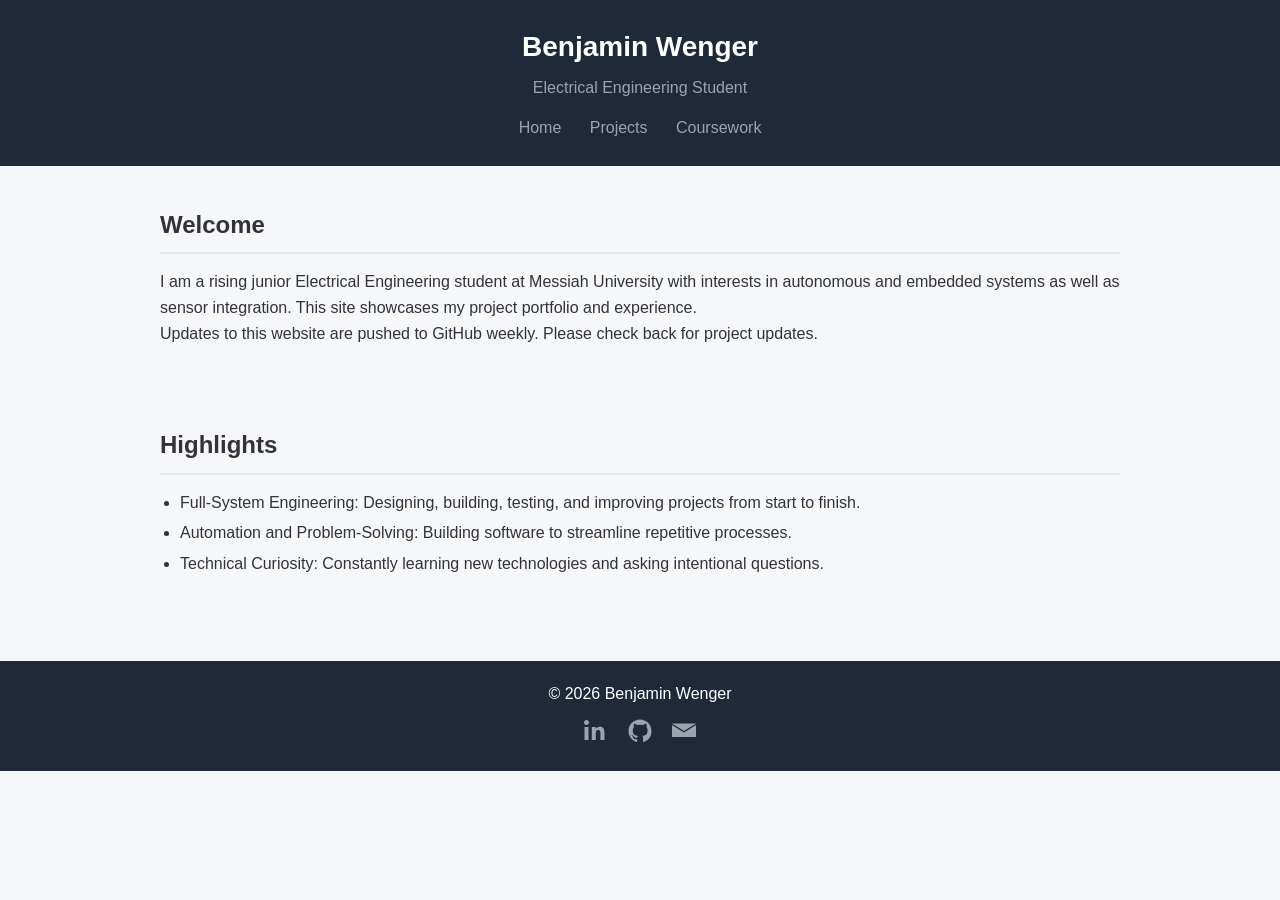
==== index.html @ 2b29cc06 "Initial commit" ====
<!--
Written by Benjamin Wenger and Copilot 365 on 5-20-26
Last revision 8-19-26
HTML Code for home page
-->

<!DOCTYPE html>
<html lang="en">
<head>
    <meta charset="UTF-8">
    <meta name="viewport" content="width=device-width, initial-scale=1.0">
    <title>Benjamin Wenger | Portfolio</title>
    <link rel="stylesheet" href="styles.css">
</head>
<body>

<header>
    <h1>Benjamin Wenger</h1>
    <p>Electrical Engineering Student</p>
    <nav>
        <a href="index.html">Home</a>
        <a href="projects.html">Projects</a>
        <a href="coursework.html">Coursework</a>
    </nav>
</header>

<section>
    <h2>Welcome</h2>
    <p>
        I am a rising junior Electrical Engineering student at Messiah University with interests in autonomous and embedded systems
        as well as sensor integration. This site showcases my project portfolio and experience.
    </p>
    <p>Updates to this website are pushed to GitHub weekly. Please check back for project updates.</p>
</section>

<section>
    <h2>Highlights</h2>
    <ul>
        <li>Full-System Engineering: Designing, building, testing, and improving projects from start to finish.</li>
        <li>Automation and Problem-Solving: Building software to streamline repetitive processes.</li>
        <li>Technical Curiosity: Constantly learning new technologies and asking intentional questions.</li>
    </ul>
</section>

<footer>
    <p>© 2026 Benjamin Wenger</p>

    <div class="socials">
        <!-- LinkedIn -->
        <a href="https://linkedin.com/in/benjamin-wenger-bw1377" target="_blank" aria-label="LinkedIn">
            <svg xmlns="http://www.w3.org/2000/svg" width="24" height="24" fill="#9ca3af" viewBox="0 0 24 24">
                <path d="M4.98 3.5C4.98 4.88 3.87 6 2.49 6S0 4.88 0 3.5 1.11 1 2.49 1 4.98 2.12 4.98 3.5zM.5 8h4v13h-4V8zm7.5 0h3.8v1.8h.05c.53-1 1.84-2.06 3.8-2.06 4.06 0 4.8 2.67 4.8 6.15V21h-4v-6.5c0-1.55-.03-3.54-2.16-3.54-2.17 0-2.5 1.7-2.5 3.43V21h-4V8z"/>
            </svg>
        </a>

        <!-- GitHub -->
        <a href="https://github.com/bwenger1377" target="_blank" aria-label="GitHub">
            <svg xmlns="http://www.w3.org/2000/svg" width="24" height="24" fill="#9ca3af" viewBox="0 0 24 24">
                <path d="M12 .5C5.65.5.5 5.65.5 12c0 5.1 3.3 9.43 7.9 10.95.58.1.8-.25.8-.56v-2.17c-3.22.7-3.9-1.55-3.9-1.55-.53-1.35-1.3-1.7-1.3-1.7-1.06-.72.08-.7.08-.7 1.18.08 1.8 1.2 1.8 1.2 1.04 1.8 2.74 1.28 3.4.98.1-.76.41-1.28.74-1.57-2.57-.3-5.28-1.28-5.28-5.7 0-1.26.45-2.3 1.2-3.12-.12-.3-.52-1.52.12-3.17 0 0 .98-.31 3.2 1.2a11.2 11.2 0 0 1 5.84 0c2.22-1.52 3.2-1.2 3.2-1.2.64 1.65.24 2.87.12 3.17.75.82 1.2 1.86 1.2 3.12 0 4.43-2.72 5.4-5.31 5.69.42.37.79 1.1.79 2.23v3.3c0 .31.21.67.8.56A11.52 11.52 0 0 0 23.5 12C23.5 5.65 18.35.5 12 .5z"/>
            </svg>
        </a>

        <!-- Email -->
        <a href="mailto:bwenger1377@gmail.com" aria-label="Email">
            <svg xmlns="http://www.w3.org/2000/svg" width="24" height="24" fill="#9ca3af" viewBox="0 0 24 24">
                <path d="M12 13.5L0 6V18h24V6l-12 7.5zm12-9H0l12 7.5L24 4.5z"/>
            </svg>
        </a>
    </div>
</footer>

</body>
</html>
---- styles.css ----
/*
Written by Benjamin Wenger and Copilot 365 on 5-20-2026
Last revision 5-20-26
CSS code for site appearance
*/

/* Base reset */
* {
    margin: 0;
    padding: 0;
    box-sizing: border-box;
}

body {
    font-family: Arial, Helvetica, sans-serif;
    line-height: 1.6;
    background-color: #f5f7fa;
    color: #333;
}

/* Header */
header {
    background: #1f2937;
    color: white;
    padding: 25px 20px;
    text-align: center;
}

header h1 {
    margin-bottom: 5px;
    font-size: 28px;
}

header p {
    color: #9ca3af;
}

/* Navigation */
nav {
    margin-top: 15px;
}

nav a {
    color: #9ca3af;
    margin: 0 12px;
    text-decoration: none;
    font-weight: 500;
}

nav a:hover {
    color: white;
}

/* Sections */
section {
    padding: 40px 20px;
    max-width: 1000px;
    margin: auto;
}

h2 {
    margin-bottom: 15px;
    border-bottom: 2px solid #e5e7eb;
    padding-bottom: 8px;
}

/* Project grid layout */
.project-grid {
    display: grid;
    grid-template-columns: repeat(auto-fit, minmax(280px, 1fr));
    gap: 20px;
}

/* Project cards */
.project-card {
    background: white;
    padding: 15px;
    border-radius: 10px;
    box-shadow: 0 3px 10px rgba(0,0,0,0.08);
    transition: transform 0.2s ease, box-shadow 0.2s ease;
}

.project-card:hover {
    transform: translateY(-5px);
    box-shadow: 0 6px 18px rgba(0,0,0,0.12);
}

.project-card img {
    width: 100%;
    border-radius: 6px;
    margin-bottom: 10px;
}

.project-card h3 {
    margin-bottom: 8px;
}

/* Buttons */
.button {
    display: inline-block;
    margin-top: 10px;
    padding: 8px 14px;
    background: #2563eb;
    color: white;
    text-decoration: none;
    border-radius: 6px;
    font-size: 14px;
}

.button:hover {
    background: #1d4ed8;
}

/* Lists */
ul {
    margin-top: 10px;
    padding-left: 20px;
}

li {
    margin-bottom: 5px;
}

/* Footer */
footer {
    text-align: center;
    padding: 20px;
    background: #1f2937;
    color: white;
    margin-top: 40px;
}

/* Images inside project pages */
section img {
    max-width: 100%;
    border-radius: 8px;
    margin-bottom: 15px;
}

.socials {
    margin-top: 12px;
}

.socials a {
    margin: 0 8px;
    display: inline-block;
    transition: transform 0.2s ease;
}

.socials svg {
    fill: #9ca3af;
    transition: fill 0.2s ease, transform 0.2s ease;
}

.socials a:hover svg {
    fill: white;
    transform: scale(1.15);
}
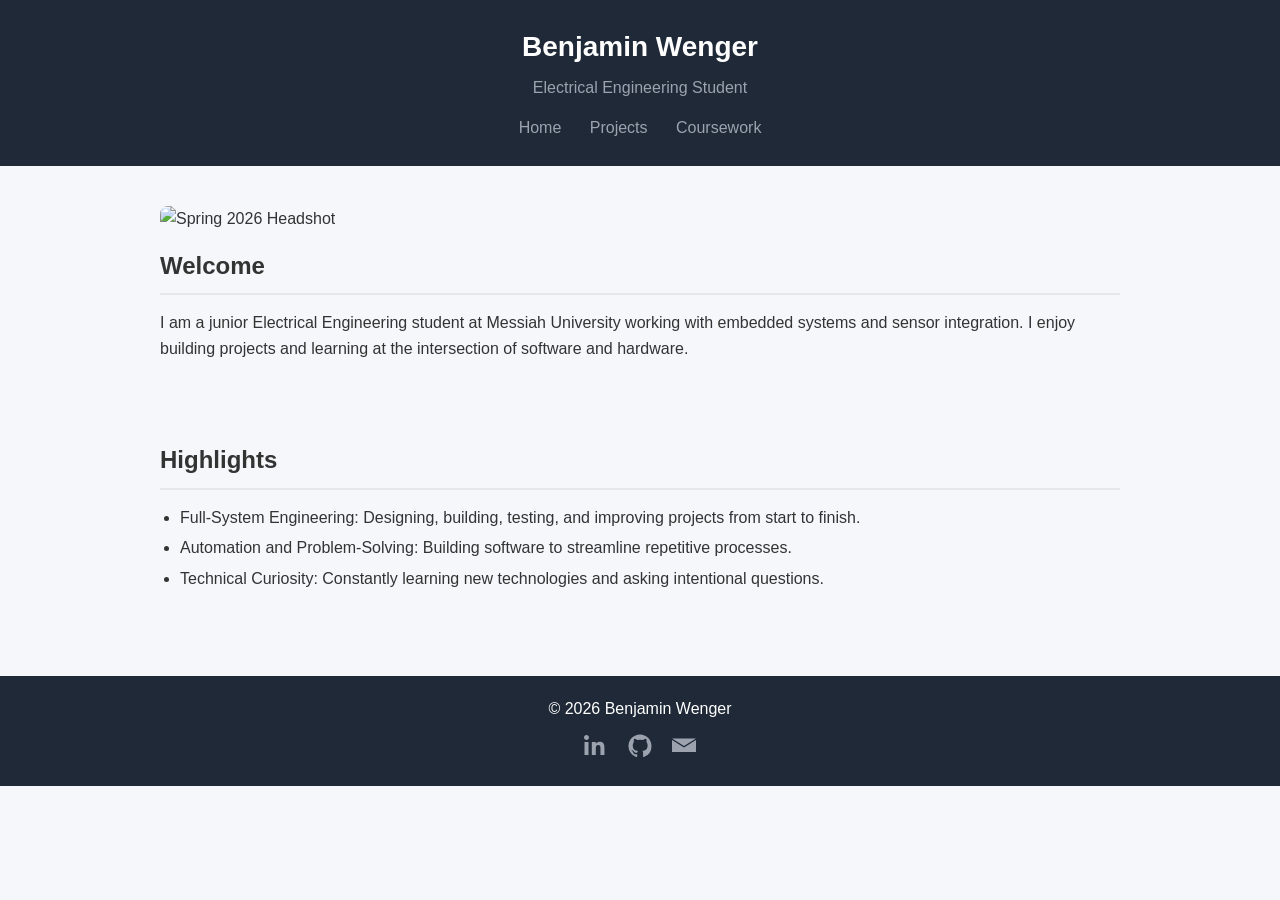
==== commit 46b8781d: "Update home page and DARTH VADER project page" ====
--- a/index.html
+++ b/index.html
@@ -25,12 +25,12 @@
 </header>
 
 <section>
+    <img src="images/S2026 Headshot.jpg" alt="Spring 2026 Headshot" style="max-width:25%;">
     <h2>Welcome</h2>
     <p>
-        I am a rising junior Electrical Engineering student at Messiah University with interests in autonomous and embedded systems
-        as well as sensor integration. This site showcases my project portfolio and experience.
+        I am a junior Electrical Engineering student at Messiah University working with embedded systems
+        and sensor integration. I enjoy building projects and learning at the intersection of software and hardware.
     </p>
-    <p>Updates to this website are pushed to GitHub weekly. Please check back for project updates.</p>
 </section>
 
 <section>
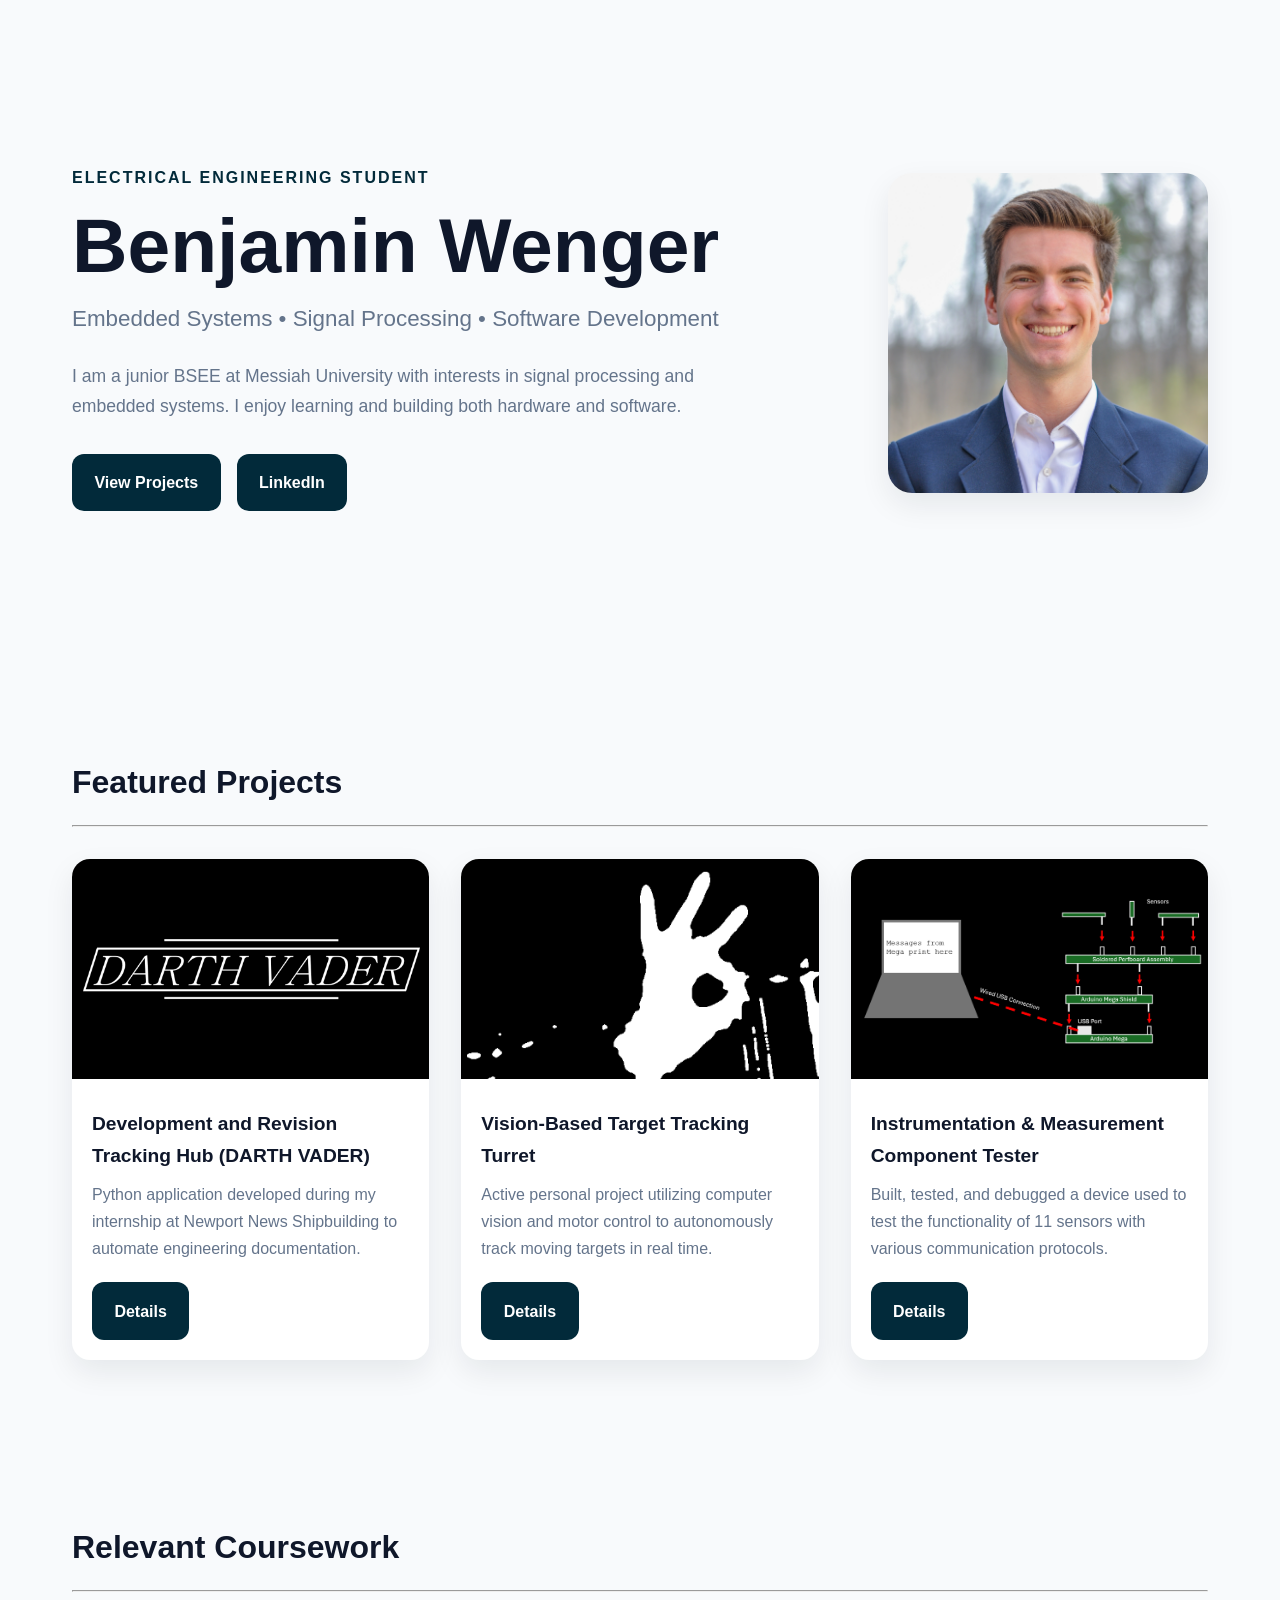
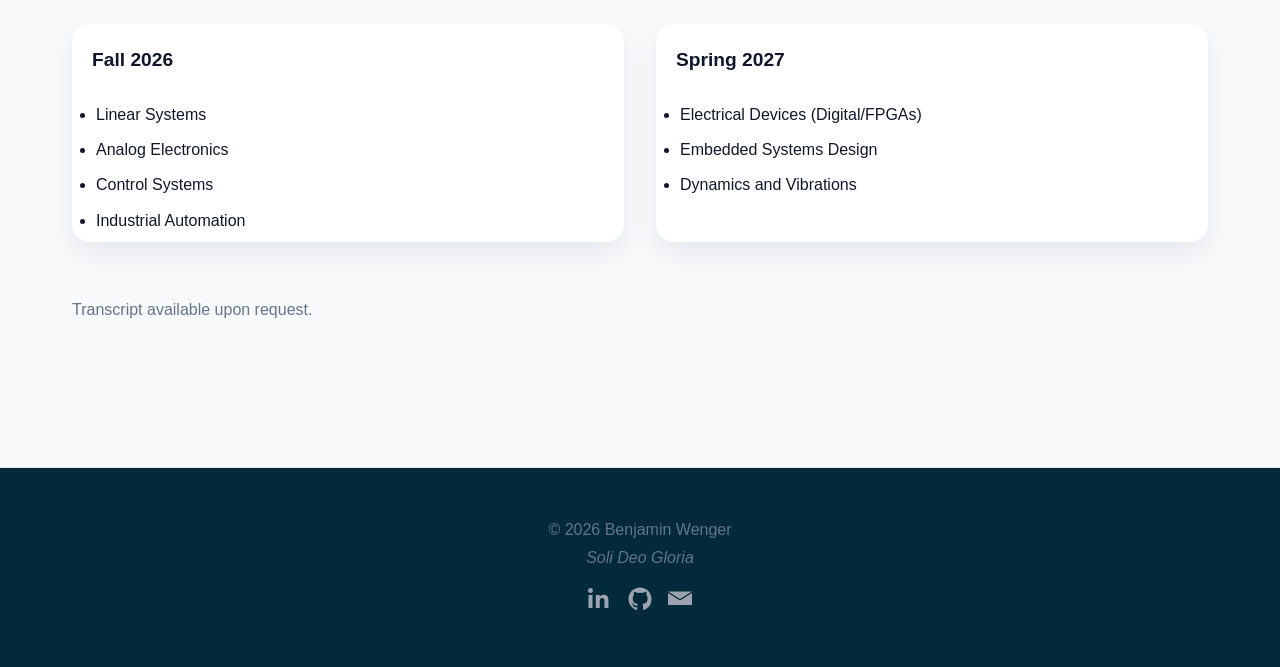
==== commit 80bd3760: "Make major upgrades to front end aesthetic and add documentation from 2 additional projects." ====
--- a/index.html
+++ b/index.html
@@ -1,6 +1,6 @@
 <!--
 Written by Benjamin Wenger and Copilot 365 on 5-20-26
-Last revision 8-19-26
+Last revision 9-11-26
 HTML Code for home page
 -->
 
@@ -9,41 +9,153 @@
 <head>
     <meta charset="UTF-8">
     <meta name="viewport" content="width=device-width, initial-scale=1.0">
+
     <title>Benjamin Wenger | Portfolio</title>
+
     <link rel="stylesheet" href="styles.css">
 </head>
+
 <body>
 
-<header>
-    <h1>Benjamin Wenger</h1>
-    <p>Electrical Engineering Student</p>
-    <nav>
-        <a href="index.html">Home</a>
-        <a href="projects.html">Projects</a>
-        <a href="coursework.html">Coursework</a>
-    </nav>
-</header>
+<section id="home" class="hero">
 
-<section>
-    <img src="images/S2026 Headshot.jpg" alt="Spring 2026 Headshot" style="max-width:25%;">
-    <h2>Welcome</h2>
-    <p>
-        I am a junior Electrical Engineering student at Messiah University working with embedded systems
-        and sensor integration. I enjoy building projects and learning at the intersection of software and hardware.
-    </p>
+    <div class="hero-content">
+
+        <p class="eyebrow">
+            Electrical Engineering Student
+        </p>
+
+        <h1>Benjamin Wenger</h1>
+
+        <h2 class="hero-subtitle">
+            Embedded Systems • Signal Processing • Software Development
+        </h2>
+
+        <p class="hero-description">
+            I am a junior BSEE at Messiah University with interests in signal processing and embedded systems.
+            I enjoy learning and building both hardware and software.
+        </p>
+
+        <div class="hero-buttons">
+            <a class="button" href="#projects">View Projects</a>
+
+            <a class="button"
+               href="https://linkedin.com/in/benjamin-wenger-bw1377"
+               target="_blank">
+                LinkedIn
+            </a>
+        </div>
+        
+    </div>
+
+    <div class="hero-image">
+        <img src="images/S2026 Headshot.jpg" alt="Spring 2026 Headshot" style="max-width:100%;">
+    </div>
+
 </section>
 
-<section>
-    <h2>Highlights</h2>
-    <ul>
-        <li>Full-System Engineering: Designing, building, testing, and improving projects from start to finish.</li>
-        <li>Automation and Problem-Solving: Building software to streamline repetitive processes.</li>
-        <li>Technical Curiosity: Constantly learning new technologies and asking intentional questions.</li>
-    </ul>
+<section id="projects">
+
+    <div class="section-title">
+        <h2>Featured Projects</h2>
+        <hr>
+    </div>
+
+    <div class="project-grid">
+
+        <div class="project-card">
+
+            <img src="images/project1_thumbnail.png" alt="Engineering Documentation Repository">
+
+            <h3>
+                Development and Revision Tracking Hub (DARTH VADER)
+            </h3>
+
+            <p>
+                Python application developed during my internship at Newport News Shipbuilding to automate engineering documentation.
+            </p>
+
+            <a class="button" href="projects/project1.html">Details</a>
+
+        </div>
+
+        <div class="project-card">
+
+            <img src="images/project2_thumbnail.png" alt="Target-Tracking Turret">
+
+            <h3>Vision-Based Target Tracking Turret</h3>
+
+            <p>
+                Active personal project utilizing computer vision and motor control to autonomously track moving targets in real time.
+            </p>
+
+            <a class="button" href="projects/project2.html">Details</a>
+
+        </div>
+
+        <div class="project-card">
+
+            <img src="images/project3_thumbnail.png" alt="Instrumentation & Measurement Component Tester">
+
+            <h3>Instrumentation & Measurement Component Tester</h3>
+
+            <p>
+                Built, tested, and debugged a device used to test the functionality of 11 sensors with various communication protocols.
+            </p>
+
+            <a class="button" href="projects/project3.html">Details</a>
+        </div>
+
+    </div>
+
+</section>
+
+<section id="coursework">
+
+    <div class="section-title">
+        <h2>Relevant Coursework</h2>
+        <hr>
+    </div>
+
+    <div class="coursework-grid">
+
+        <div class="coursework-card">
+
+            <h3>
+                Fall 2026
+            </h3>
+
+            <ul>
+                <li>Linear Systems</li>
+                <li>Analog Electronics</li>
+                <li>Control Systems</li>
+                <li>Industrial Automation</li>
+            </ul>
+
+        </div>
+
+        <div class="coursework-card">
+
+            <h3>Spring 2027</h3>
+
+            <ul>
+                <li>Electrical Devices (Digital/FPGAs)</li>
+                <li>Embedded Systems Design</li>
+                <li>Dynamics and Vibrations</li>
+            </ul>
+
+        </div>
+
+    </div>
+
+    <br></br>
+
+    <p>Transcript available upon request.</p>
 </section>
 
 <footer>
     <p>© 2026 Benjamin Wenger</p>
+    <p><em>Soli Deo Gloria</em></p>
 
     <div class="socials">
         <!-- LinkedIn -->
@@ -67,7 +179,4 @@
             </svg>
         </a>
     </div>
-</footer>
-
-</body>
-</html>+</footer>
--- a/styles.css
+++ b/styles.css
@@ -1,158 +1,380 @@
 /*
 Written by Benjamin Wenger and Copilot 365 on 5-20-2026
-Last revision 5-20-26
-CSS code for site appearance
+Last revision 9-11-2026
+Stylesheet for Professional Portfolio
 */
 
-/* Base reset */
+:root {
+
+    --bg: #f8fafc;
+    --surface: #ffffff;
+
+    --text: #0f172a;
+    --muted: #64748b;
+
+    --primary: #022a3a;
+    --primary-hover: #003b4f;
+
+    --border: #e2e8f0;
+
+    --shadow:
+        0 12px 30px rgba(15, 23, 42, 0.08);
+
+    --radius: 18px;
+
+    --max-width: 1200px;
+}
+
+/* =========================
+   RESET
+========================= */
+
 * {
     margin: 0;
     padding: 0;
     box-sizing: border-box;
 }
 
+/* =========================
+   BODY
+========================= */
+
 body {
-    font-family: Arial, Helvetica, sans-serif;
-    line-height: 1.6;
-    background-color: #f5f7fa;
-    color: #333;
-}
-
-/* Header */
+    font-family: "Inter", sans-serif;
+    background: var(--bg);
+    color: var(--text);
+    line-height: 1.7;
+}
+
+/* =========================
+   TYPOGRAPHY
+========================= */
+
+h1 {
+    font-size: clamp(3rem, 6vw, 5rem);
+    line-height: 1;
+    font-weight: 800;
+}
+
+h2 {
+    font-size: 2rem;
+    font-weight: 700;
+    margin-bottom: 1rem;
+}
+
+h3 {
+    font-size: 1.2rem;
+    font-weight: 600;
+}
+
+p {
+    color: var(--muted);
+}
+
+/* =========================
+   PAGE TITLES
+========================= */
+
+.page-title {
+    text-align: center;
+    margin-bottom: 2rem;
+}
+
+.page-title h1 {
+    margin-bottom: 1rem;
+}
+
+.page-title::after {
+    content: "";
+    display: block;
+    width: 180px;
+    height: 1px;
+    background: var(--border);
+    margin: 0 auto;
+}
+
+/* =========================
+   HEADER + NAVIGATION
+========================= */
+
 header {
-    background: #1f2937;
+    max-width: var(--max-width);
+    margin: 0 auto;
+    padding: 2rem;
+}
+
+nav {
+    display: flex;
+    justify-content: center;
+    gap: 2rem;
+}
+
+nav a {
+    text-decoration: none;
+    color: var(--muted);
+    font-weight: 600;
+    transition: color 0.2s ease;
+}
+
+nav a:hover {
+    color: var(--primary);
+}
+
+/* =========================
+   SECTIONS
+========================= */
+
+section {
+    max-width: var(--max-width);
+    margin: 0 auto;
+    padding: 5rem 2rem;
+}
+
+.section-title {
+    margin-bottom: 2rem;
+}
+
+.section-title p {
+    margin-top: 0.5rem;
+}
+
+/* =========================
+   HERO SECTION
+========================= */
+
+.hero {
+    display: grid;
+    grid-template-columns: 1fr 320px;
+    gap: 5rem;
+    align-items: center;
+    min-height: 75vh;
+}
+
+.eyebrow {
+    color: var(--primary);
+    font-weight: 700;
+    text-transform: uppercase;
+    letter-spacing: 2px;
+    margin-bottom: 1rem;
+}
+
+.hero-subtitle {
+    color: var(--muted);
+    font-size: 1.4rem;
+    font-weight: 500;
+    margin-top: 1rem;
+}
+
+.hero-description {
+    margin-top: 1.5rem;
+    max-width: 650px;
+    font-size: 1.1rem;
+}
+
+.hero-buttons {
+    margin-top: 2rem;
+    display: flex;
+    gap: 1rem;
+}
+
+.hero-image img {
+    width: 100%;
+    border-radius: 24px;
+    box-shadow: var(--shadow);
+}
+
+/* =========================
+   BUTTONS
+========================= */
+
+.button,
+.button-outline {
+    display: inline-flex;
+    align-items: center;
+    text-decoration: none;
+    padding: 0.95rem 1.4rem;
+    border-radius: 12px;
+    font-weight: 600;
+    transition: all 0.2s ease;
+}
+
+.button {
+    background: var(--primary);
     color: white;
-    padding: 25px 20px;
-    text-align: center;
-}
-
-header h1 {
-    margin-bottom: 5px;
-    font-size: 28px;
-}
-
-header p {
-    color: #9ca3af;
-}
-
-/* Navigation */
-nav {
-    margin-top: 15px;
-}
-
-nav a {
-    color: #9ca3af;
-    margin: 0 12px;
-    text-decoration: none;
-    font-weight: 500;
-}
-
-nav a:hover {
-    color: white;
-}
-
-/* Sections */
-section {
-    padding: 40px 20px;
-    max-width: 1000px;
-    margin: auto;
-}
-
-h2 {
-    margin-bottom: 15px;
-    border-bottom: 2px solid #e5e7eb;
-    padding-bottom: 8px;
-}
-
-/* Project grid layout */
+}
+
+.button:hover {
+    background: var(--primary-hover);
+}
+
+.button-outline {
+    border: 1px solid var(--border);
+    background: white;
+    color: var(--text);
+}
+
+.button-outline:hover {
+    background: #f1f5f9;
+}
+
+/* =========================
+   PROJECTS
+========================= */
+
 .project-grid {
     display: grid;
-    grid-template-columns: repeat(auto-fit, minmax(280px, 1fr));
-    gap: 20px;
-}
-
-/* Project cards */
+    grid-template-columns: repeat(auto-fit, minmax(320px, 1fr));
+    gap: 2rem;
+}
+
 .project-card {
     background: white;
-    padding: 15px;
-    border-radius: 10px;
-    box-shadow: 0 3px 10px rgba(0,0,0,0.08);
-    transition: transform 0.2s ease, box-shadow 0.2s ease;
+    border-radius: var(--radius);
+    overflow: hidden;
+    box-shadow: var(--shadow);
+    transition: transform 0.25s ease;
 }
 
 .project-card:hover {
-    transform: translateY(-5px);
-    box-shadow: 0 6px 18px rgba(0,0,0,0.12);
+    transform: translateY(-6px);
 }
 
 .project-card img {
     width: 100%;
-    border-radius: 6px;
-    margin-bottom: 10px;
+    height: 220px;
+    object-fit: cover;
 }
 
 .project-card h3 {
-    margin-bottom: 8px;
-}
-
-/* Buttons */
-.button {
-    display: inline-block;
-    margin-top: 10px;
-    padding: 8px 14px;
-    background: #2563eb;
-    color: white;
-    text-decoration: none;
-    border-radius: 6px;
-    font-size: 14px;
-}
-
-.button:hover {
-    background: #1d4ed8;
-}
-
-/* Lists */
+    padding: 1.25rem 1.25rem 0.5rem;
+}
+
+.project-card p {
+    padding: 0 1.25rem;
+}
+
+.project-card .button {
+    margin: 1.25rem;
+}
+
+/* =========================
+   COURSEWORK
+========================= */
+
+.coursework-grid {
+    display: grid;
+    grid-template-columns: repeat(auto-fit, minmax(320px, 1fr));
+    gap: 2rem;
+}
+
+.coursework-card {
+    background: white;
+    border-radius: var(--radius);
+    overflow: hidden;
+    box-shadow: var(--shadow);
+    transition: transform 0.25s ease;
+}
+
+.coursework-card:hover {
+    transform: translateY(-6px);
+}
+
+.coursework-card img {
+    width: 100%;
+    height: 220px;
+    object-fit: cover;
+}
+
+.coursework-card h3 {
+    padding: 1.25rem 1.25rem 0.5rem;
+}
+
+.coursework-card p {
+    padding: 0 1.25rem;
+}
+
+/* =========================
+   SKILLS
+========================= */
+
+.skills-grid {
+    display: grid;
+    grid-template-columns: repeat(auto-fit, minmax(250px, 1fr));
+    gap: 1.5rem;
+}
+
+.skill-card {
+    background: white;
+    padding: 2rem;
+    border-radius: var(--radius);
+    box-shadow: var(--shadow);
+}
+
+.skill-card p {
+    margin-top: 0.75rem;
+}
+
+/* =========================
+   LISTS
+========================= */
+
 ul {
-    margin-top: 10px;
-    padding-left: 20px;
+    padding-left: 1.5rem;
+    margin-top: 1rem;
 }
 
 li {
-    margin-bottom: 5px;
-}
-
-/* Footer */
+    margin-bottom: 0.5rem;
+}
+
+/* =========================
+   FOOTER
+========================= */
+
 footer {
     text-align: center;
-    padding: 20px;
-    background: #1f2937;
-    color: white;
-    margin-top: 40px;
-}
-
-/* Images inside project pages */
-section img {
-    max-width: 100%;
-    border-radius: 8px;
-    margin-bottom: 15px;
+    margin-top: 4rem;
+    padding: 3rem 2rem;
+    border-top: 1px solid var(--border);
+    background: #022a3a;
 }
 
 .socials {
-    margin-top: 12px;
+    margin-top: 1rem;
+    display: flex;
+    justify-content: center;
+    gap: 1rem;
 }
 
 .socials a {
-    margin: 0 8px;
-    display: inline-block;
-    transition: transform 0.2s ease;
-}
-
-.socials svg {
-    fill: #9ca3af;
-    transition: fill 0.2s ease, transform 0.2s ease;
-}
-
-.socials a:hover svg {
-    fill: white;
-    transform: scale(1.15);
+    text-decoration: none;
+    color: var(--muted);
+    font-weight: 600;
+    transition: color 0.2s ease;
+}
+
+.socials a:hover {
+    color: var(--primary);
+}
+
+/* =========================
+   RESPONSIVE
+========================= */
+
+@media (max-width: 900px) {
+
+    .hero {
+        grid-template-columns: 1fr;
+        text-align: center;
+        gap: 3rem;
+    }
+
+    .hero-buttons {
+        justify-content: center;
+    }
+
+    .hero-image {
+        max-width: 300px;
+        margin: 0 auto;
+    }
 }
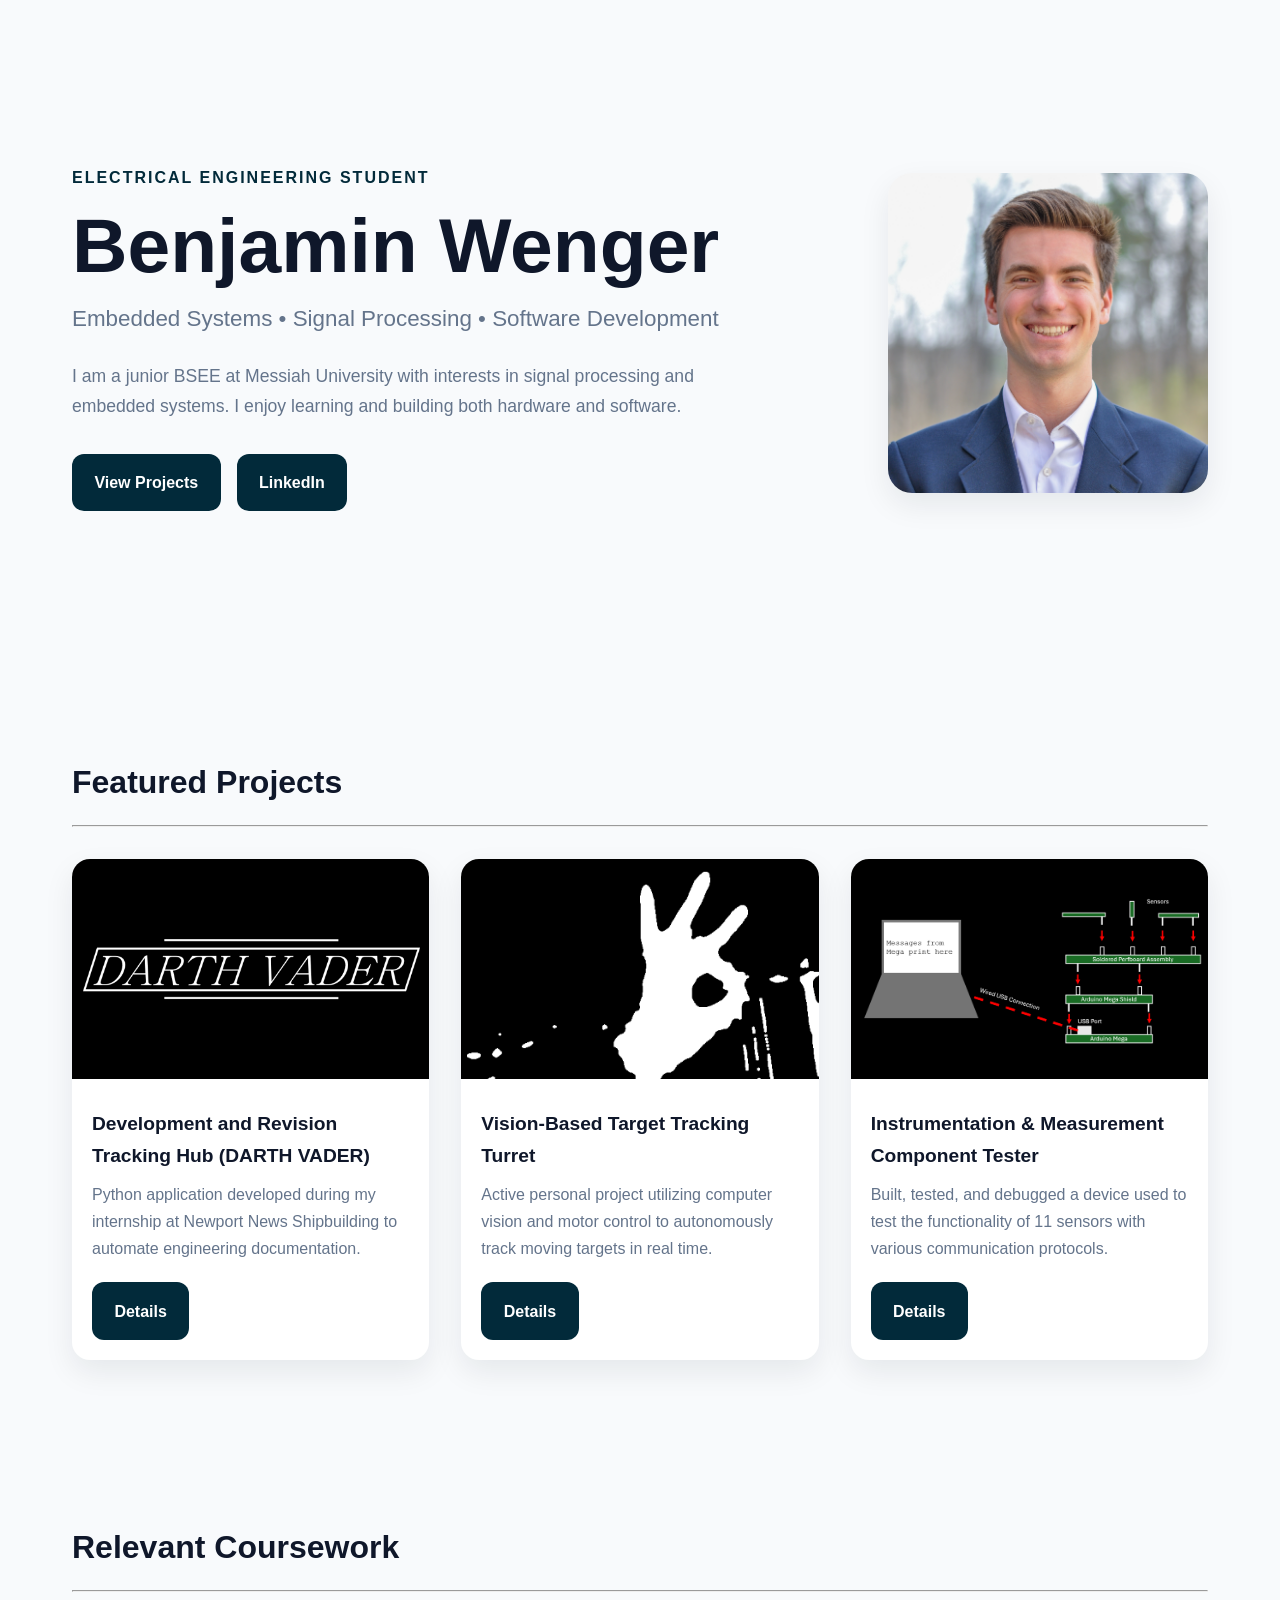
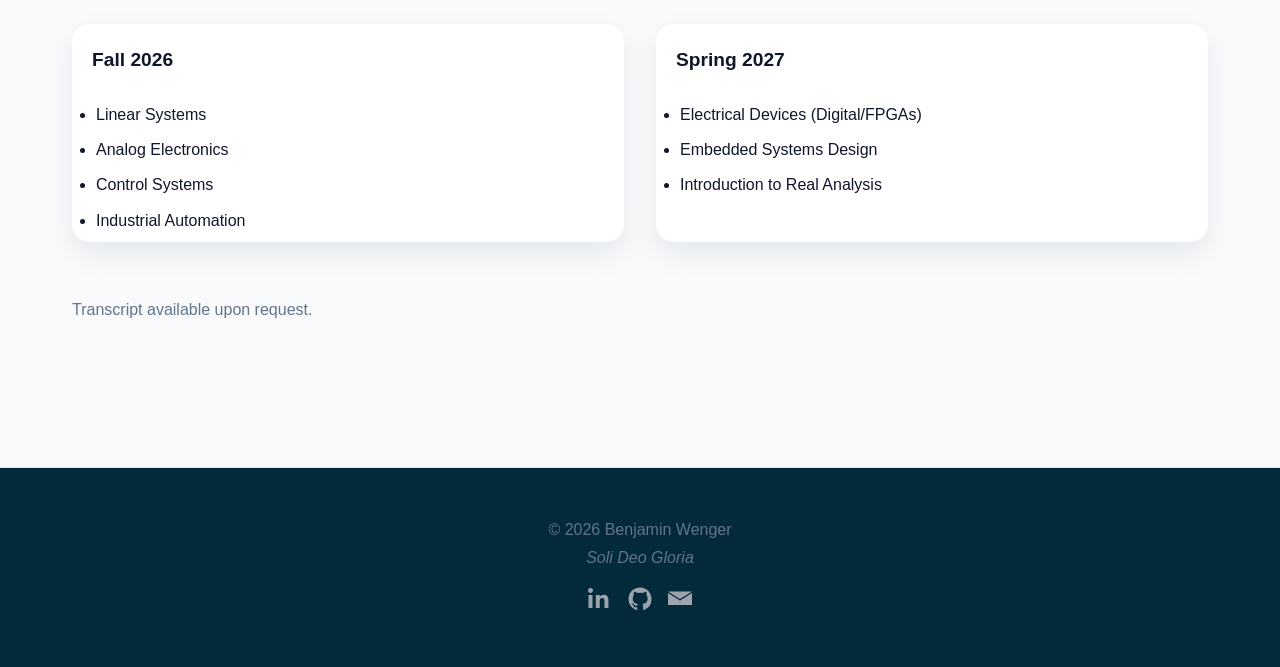
==== commit df5d4abc: "Update relevant coursework for Spring 2027" ====
--- a/index.html
+++ b/index.html
@@ -141,7 +141,7 @@
             <ul>
                 <li>Electrical Devices (Digital/FPGAs)</li>
                 <li>Embedded Systems Design</li>
-                <li>Dynamics and Vibrations</li>
+                <li>Introduction to Real Analysis</li>
             </ul>
 
         </div>
